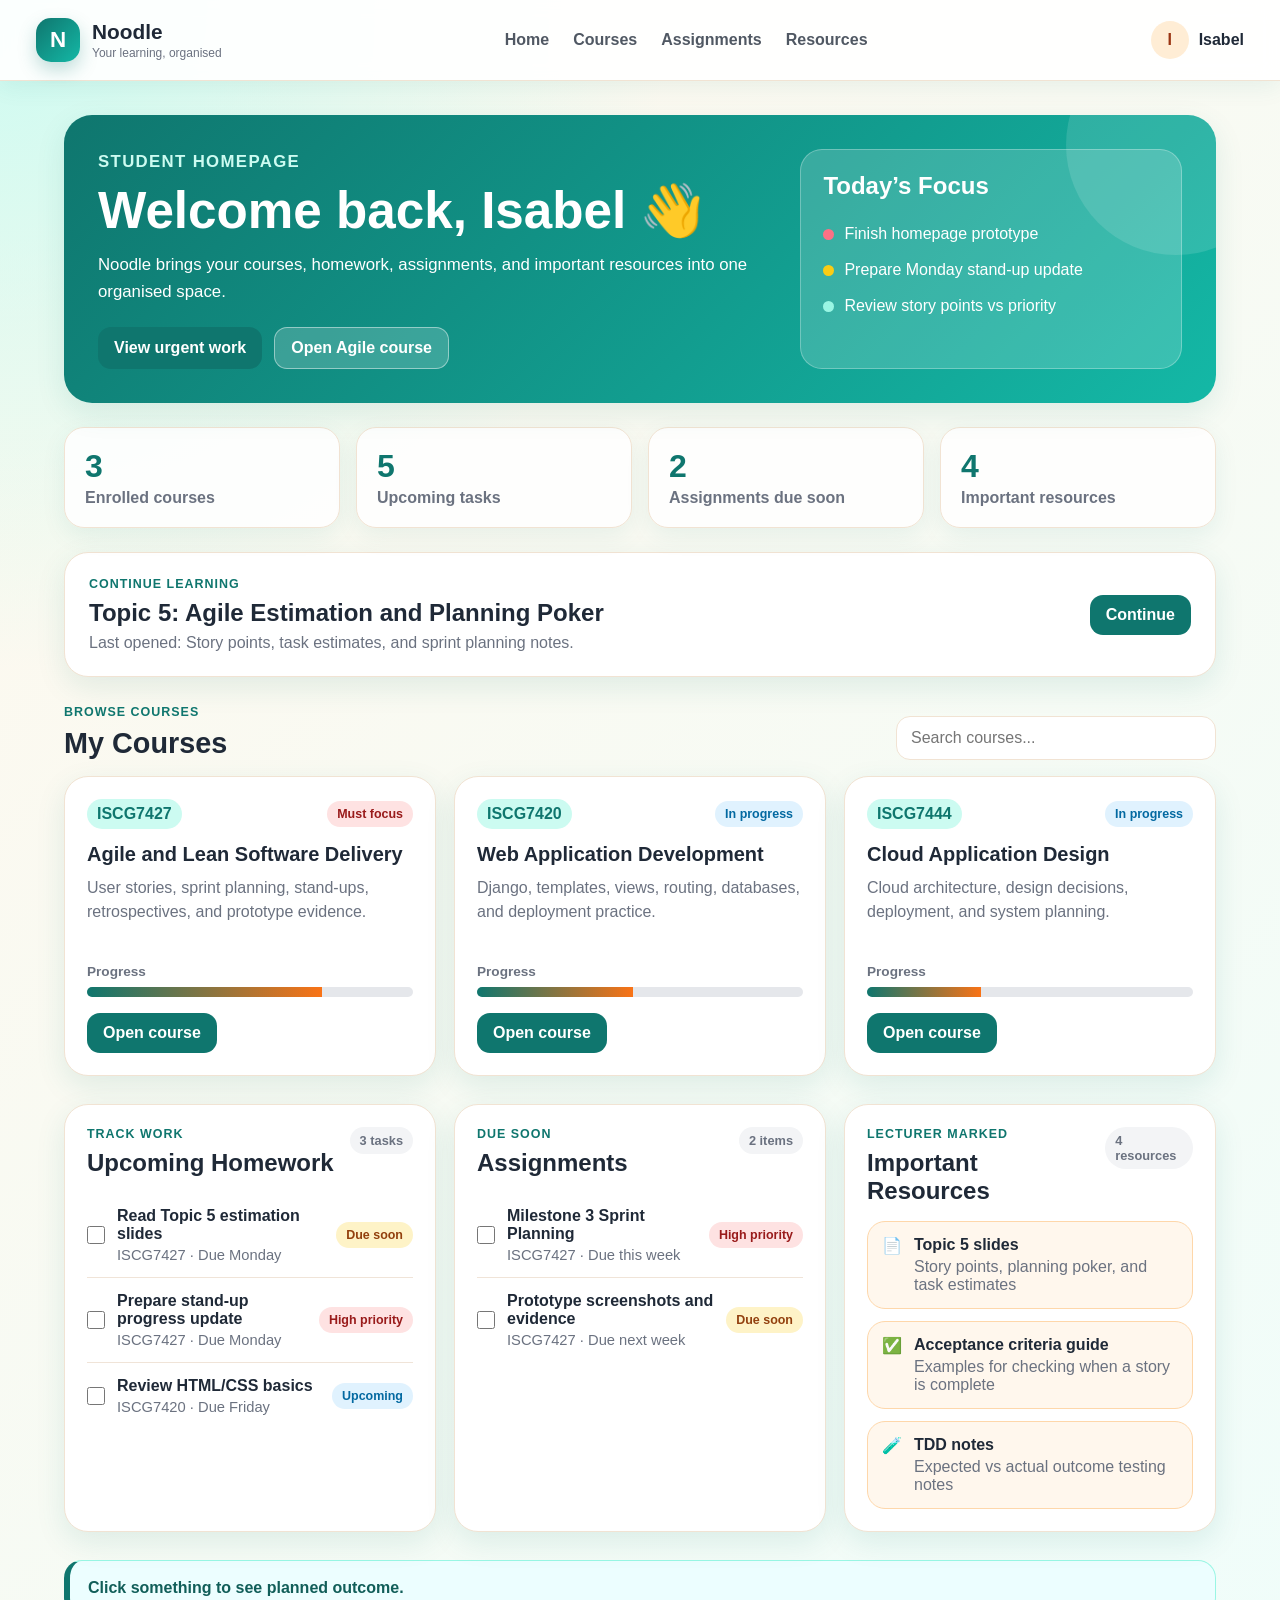
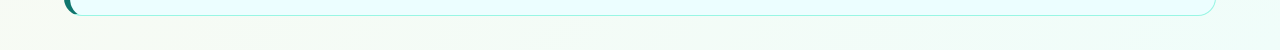
==== student_dashboard.html @ 294cd6ab "Rename index.html to better fitting student_dashboard.html" ====
<!DOCTYPE html>
<html lang="en">

<head>
    <meta charset="UTF-8">
    <meta name="viewport" content="width=device-width, initial-scale=1.0">

    <title>Noodle | Homepage</title>

    <!-- CSS file -->
    <link rel="stylesheet" href="./css/styles.css">
</head>

<body>

    <!--  -->
    <!-- Top navigation bar -->
    <header class="top-nav">
        <div class="logo">
            <span class="logo-mark">N</span>
            <div>
                <strong>Noodle</strong>
                <small>Your learning, organised</small>
            </div>
        </div>

        <nav class="nav-links">
            <a href="#">Home</a>
            <a href="#">Courses</a>
            <a href="#">Assignments</a>
            <a href="#">Resources</a>
        </nav>

        <div class="profile">
            <span class="profile-circle">I</span>
            <!-- Hardcoded user name for now, but can change later -->
            <span>Isabel</span>
        </div>
    </header>

    <!-- Main dashboard -->
    <main class="dashboard">

        <!-- Welcome section -->
        <section class="hero-card">
            <div class="hero-text">
                <p class="eyebrow">Student homepage</p>
                <h1>Welcome back, Isabel 👋</h1>
                <p>
                    Noodle brings your courses, homework, assignments, and important resources
                    into one organised space.
                </p>

                <div class="hero-actions">
                    <button id="focusButton">View urgent work</button>
                    <button class="secondary-button" id="courseButton">Open Agile course</button>
                </div>
            </div>

            <div class="today-focus">
                <h2>Today’s Focus</h2>
                <ul>
                    <li>
                        <span class="dot urgent-dot"></span>
                        Finish homepage prototype
                    </li>
                    <li>
                        <span class="dot warning-dot"></span>
                        Prepare Monday stand-up update
                    </li>
                    <li>
                        <span class="dot calm-dot"></span>
                        Review story points vs priority
                    </li>
                </ul>
            </div>
        </section>

        <!-- Summary cards -->
        <section class="summary-grid">
            <article class="summary-card">
                <span class="summary-number">3</span>
                <p>Enrolled courses</p>
            </article>

            <article class="summary-card">
                <span class="summary-number">5</span>
                <p>Upcoming tasks</p>
            </article>

            <article class="summary-card">
                <span class="summary-number">2</span>
                <p>Assignments due soon</p>
            </article>

            <article class="summary-card">
                <span class="summary-number">4</span>
                <p>Important resources</p>
            </article>
        </section>

        <!-- Continue learning -->
        <section class="continue-card">
            <div>
                <p class="eyebrow">Continue learning</p>
                <h2>Topic 5: Agile Estimation and Planning Poker</h2>
                <p>
                    Last opened: Story points, task estimates, and sprint planning notes.
                </p>
            </div>

            <button id="continueButton">Continue</button>
        </section>

        <!-- Courses -->
        <section class="section-block">
            <div class="section-heading">
                <div>
                    <p class="eyebrow">Browse courses</p>
                    <h2>My Courses</h2>
                </div>

                <input type="text" id="courseSearch" placeholder="Search courses..." aria-label="Search courses">
            </div>

            <div class="course-grid">

                <article class="course-card" data-course-card>
                    <div class="course-top">
                        <span class="course-code">ISCG7427</span>
                        <span class="badge must-have">Must focus</span>
                    </div>
                    <h3>Agile and Lean Software Delivery</h3>
                    <p>
                        User stories, sprint planning, stand-ups, retrospectives, and prototype evidence.
                    </p>
                    <div class="progress-area">
                        <span>Progress</span>
                        <div class="progress-bar">
                            <div class="progress-fill progress-7427"></div>
                        </div>
                    </div>
                    <button class="open-course-btn" data-course="ISCG7427">Open course</button>
                </article>

                <article class="course-card" data-course-card>
                    <div class="course-top">
                        <span class="course-code">ISCG7420</span>
                        <span class="badge normal">In progress</span>
                    </div>
                    <h3>Web Application Development</h3>
                    <p>
                        Django, templates, views, routing, databases, and deployment practice.
                    </p>
                    <div class="progress-area">
                        <span>Progress</span>
                        <div class="progress-bar">
                            <div class="progress-fill progress-7420"></div>
                        </div>
                    </div>
                    <button class="open-course-btn" data-course="ISCG7420">Open course</button>
                </article>

                <article class="course-card" data-course-card>
                    <div class="course-top">
                        <span class="course-code">ISCG7444</span>
                        <span class="badge normal">In progress</span>
                    </div>
                    <h3>Cloud Application Design</h3>
                    <p>
                        Cloud architecture, design decisions, deployment, and system planning.
                    </p>
                    <div class="progress-area">
                        <span>Progress</span>
                        <div class="progress-bar">
                            <div class="progress-fill progress-7444"></div>
                        </div>
                    </div>
                    <button class="open-course-btn" data-course="ISCG7444">Open course</button>
                </article>

            </div>
        </section>

        <!-- Tasks and resources -->
        <section class="lower-layout">

            <!-- Homework -->
            <article class="panel-card">
                <div class="panel-heading">
                    <div>
                        <p class="eyebrow">Track work</p>
                        <h2>Upcoming Homework</h2>
                    </div>
                    <span class="mini-label">3 tasks</span>
                </div>

                <ul class="task-list">
                    <li>
                        <input type="checkbox" class="task-checkbox">
                        <div>
                            <strong>Read Topic 5 estimation slides</strong>
                            <p>ISCG7427 · Due Monday</p>
                        </div>
                        <span class="badge due-soon">Due soon</span>
                    </li>

                    <li>
                        <input type="checkbox" class="task-checkbox">
                        <div>
                            <strong>Prepare stand-up progress update</strong>
                            <p>ISCG7427 · Due Monday</p>
                        </div>
                        <span class="badge urgent">High priority</span>
                    </li>

                    <li>
                        <input type="checkbox" class="task-checkbox">
                        <div>
                            <strong>Review HTML/CSS basics</strong>
                            <p>ISCG7420 · Due Friday</p>
                        </div>
                        <span class="badge normal">Upcoming</span>
                    </li>
                </ul>
            </article>

            <!-- Assignments -->
            <article class="panel-card" id="assignmentPanel">
                <div class="panel-heading">
                    <div>
                        <p class="eyebrow">Due soon</p>
                        <h2>Assignments</h2>
                    </div>
                    <span class="mini-label">2 items</span>
                </div>

                <ul class="task-list">
                    <li>
                        <input type="checkbox" class="task-checkbox">
                        <div>
                            <strong>Milestone 3 Sprint Planning</strong>
                            <p>ISCG7427 · Due this week</p>
                        </div>
                        <span class="badge urgent">High priority</span>
                    </li>

                    <li>
                        <input type="checkbox" class="task-checkbox">
                        <div>
                            <strong>Prototype screenshots and evidence</strong>
                            <p>ISCG7427 · Due next week</p>
                        </div>
                        <span class="badge due-soon">Due soon</span>
                    </li>
                </ul>
            </article>

            <!-- Important resources -->
            <article class="panel-card">
                <div class="panel-heading">
                    <div>
                        <p class="eyebrow">Lecturer marked</p>
                        <h2>Important Resources</h2>
                    </div>
                    <span class="mini-label">4 resources</span>
                </div>

                <div class="resource-list">
                    <button class="resource-item" data-resource="Topic 5 slides">
                        <span>📄</span>
                        <div>
                            <strong>Topic 5 slides</strong>
                            <p>Story points, planning poker, and task estimates</p>
                        </div>
                    </button>

                    <button class="resource-item" data-resource="Acceptance criteria guide">
                        <span>✅</span>
                        <div>
                            <strong>Acceptance criteria guide</strong>
                            <p>Examples for checking when a story is complete</p>
                        </div>
                    </button>

                    <button class="resource-item" data-resource="TDD notes">
                        <span>🧪</span>
                        <div>
                            <strong>TDD notes</strong>
                            <p>Expected vs actual outcome testing notes</p>
                        </div>
                    </button>
                </div>
            </article>

        </section>

        <!-- Message for planned (coming soon) outcome-->
        <section class="message-box" id="messageBox">
            Click something to see planned outcome.
        </section>

    </main>

    <!-- JavaScript file -->
    <script src="./js/script.js"></script>
</body>

</html>
---- css/styles.css ----
/* ------------------------------
   Global setup
-------------------------------- */

:root {
    --bg: #fff8ed;
    --bg-soft: #f0fdfa;
    --card: #ffffff;
    --primary: #0f766e;
    --primary-dark: #115e59;
    --accent: #f97316;
    --text: #1f2937;
    --muted: #6b7280;
    --border: #f1e3d3;
    --danger-bg: #fee2e2;
    --danger-text: #991b1b;
    --warning-bg: #fef3c7;
    --warning-text: #92400e;
    --info-bg: #e0f2fe;
    --info-text: #0369a1;
    --shadow: 0 10px 30px rgba(15, 118, 110, 0.11);
}

* {
    box-sizing: border-box;
    margin: 0;
    padding: 0;
}

body {
    font-family: Arial, Helvetica, sans-serif;
    background:
        radial-gradient(circle at top left, #ccfbf1 0, transparent 32%),
        linear-gradient(135deg, var(--bg) 0%, var(--bg-soft) 100%);
    color: var(--text);
    min-height: 100vh;
}

button,
input {
    font: inherit;
}

/* ------------------------------
   Top navigation
-------------------------------- */

.top-nav {
    min-height: 76px;
    background-color: rgba(255, 255, 255, 0.92);
    color: var(--text);
    display: flex;
    align-items: center;
    justify-content: space-between;
    padding: 18px 36px;
    border-bottom: 1px solid var(--border);
    box-shadow: 0 6px 22px rgba(15, 118, 110, 0.08);
    position: sticky;
    top: 0;
    z-index: 10;
    backdrop-filter: blur(10px);
}

.logo {
    display: flex;
    align-items: center;
    gap: 12px;
}

.logo-mark {
    width: 44px;
    height: 44px;
    border-radius: 15px;
    background: linear-gradient(135deg, var(--primary), #14b8a6);
    color: white;
    display: flex;
    align-items: center;
    justify-content: center;
    font-size: 1.4rem;
    font-weight: 800;
    box-shadow: 0 8px 18px rgba(15, 118, 110, 0.25);
}

.logo strong {
    font-size: 1.3rem;
}

.logo small {
    display: block;
    color: var(--muted);
    font-size: 0.75rem;
    margin-top: 2px;
}

.nav-links {
    display: flex;
    gap: 24px;
}

.nav-links a {
    color: var(--text);
    text-decoration: none;
    font-weight: 700;
    opacity: 0.78;
}

.nav-links a:hover {
    color: var(--primary);
    opacity: 1;
}

.profile {
    display: flex;
    align-items: center;
    gap: 10px;
    font-weight: 700;
}

.profile-circle {
    width: 38px;
    height: 38px;
    border-radius: 50%;
    background: #ffedd5;
    color: #9a3412;
    display: flex;
    align-items: center;
    justify-content: center;
    font-weight: 800;
}

/* ------------------------------
   Layout
-------------------------------- */

.dashboard {
    max-width: 1220px;
    margin: 0 auto;
    padding: 34px;
}

.eyebrow {
    color: var(--primary);
    font-weight: 800;
    text-transform: uppercase;
    letter-spacing: 0.08em;
    font-size: 0.78rem;
    margin-bottom: 8px;
}

/* ------------------------------
   Hero section
-------------------------------- */

.hero-card {
    display: grid;
    grid-template-columns: 1.6fr 0.9fr;
    gap: 24px;
    background: linear-gradient(135deg, #0f766e, #14b8a6);
    color: white;
    border-radius: 28px;
    padding: 34px;
    box-shadow: var(--shadow);
    margin-bottom: 24px;
    overflow: hidden;
    position: relative;
}

.hero-card::after {
    content: "";
    position: absolute;
    width: 220px;
    height: 220px;
    border-radius: 50%;
    background: rgba(255, 255, 255, 0.12);
    right: -70px;
    top: -80px;
}

.hero-text {
    position: relative;
    z-index: 1;
}

.hero-card .eyebrow {
    color: #ccfbf1;
}

.hero-card h1 {
    font-size: clamp(2rem, 4vw, 3.3rem);
    line-height: 1.05;
    margin-bottom: 14px;
}

.hero-card p {
    max-width: 720px;
    font-size: 1.05rem;
    line-height: 1.6;
}

.hero-actions {
    display: flex;
    gap: 12px;
    flex-wrap: wrap;
    margin-top: 22px;
}

button {
    border: none;
    border-radius: 13px;
    padding: 11px 16px;
    background-color: var(--primary);
    color: white;
    font-weight: 800;
    cursor: pointer;
    transition: 0.18s ease;
}

button:hover {
    transform: translateY(-1px);
    background-color: var(--primary-dark);
}

.secondary-button {
    background: rgba(255, 255, 255, 0.18);
    border: 1px solid rgba(255, 255, 255, 0.45);
}

.secondary-button:hover {
    background: rgba(255, 255, 255, 0.28);
}

.today-focus {
    background: rgba(255, 255, 255, 0.17);
    border: 1px solid rgba(255, 255, 255, 0.28);
    border-radius: 22px;
    padding: 22px;
    position: relative;
    z-index: 1;
}

.today-focus h2 {
    margin-bottom: 16px;
}

.today-focus ul {
    list-style: none;
}

.today-focus li {
    display: flex;
    align-items: center;
    gap: 10px;
    padding: 9px 0;
}

.dot {
    width: 11px;
    height: 11px;
    border-radius: 50%;
    display: inline-block;
}

.urgent-dot {
    background: #fb7185;
}

.warning-dot {
    background: #facc15;
}

.calm-dot {
    background: #99f6e4;
}

/* ------------------------------
   Summary cards
-------------------------------- */

.summary-grid {
    display: grid;
    grid-template-columns: repeat(4, 1fr);
    gap: 16px;
    margin-bottom: 24px;
}

.summary-card {
    background: rgba(255, 255, 255, 0.86);
    border: 1px solid var(--border);
    border-radius: 20px;
    padding: 20px;
    box-shadow: 0 8px 24px rgba(15, 118, 110, 0.08);
}

.summary-number {
    display: block;
    color: var(--primary);
    font-size: 2rem;
    font-weight: 900;
    margin-bottom: 4px;
}

.summary-card p {
    color: var(--muted);
    font-weight: 700;
}

/* ------------------------------
   Continue learning
-------------------------------- */

.continue-card {
    background: var(--card);
    border: 1px solid var(--border);
    border-radius: 24px;
    padding: 24px;
    box-shadow: var(--shadow);
    display: flex;
    justify-content: space-between;
    align-items: center;
    gap: 18px;
    margin-bottom: 28px;
}

.continue-card h2 {
    margin-bottom: 7px;
}

.continue-card p:not(.eyebrow) {
    color: var(--muted);
}

/* ------------------------------
   Courses
-------------------------------- */

.section-block {
    margin-bottom: 28px;
}

.section-heading {
    display: flex;
    justify-content: space-between;
    align-items: end;
    gap: 18px;
    margin-bottom: 16px;
}

.section-heading h2 {
    font-size: 1.8rem;
}

#courseSearch {
    width: min(320px, 100%);
    border: 1px solid var(--border);
    border-radius: 14px;
    padding: 12px 14px;
    outline: none;
    background: white;
}

#courseSearch:focus {
    border-color: var(--primary);
    box-shadow: 0 0 0 4px rgba(20, 184, 166, 0.15);
}

.course-grid {
    display: grid;
    grid-template-columns: repeat(3, 1fr);
    gap: 18px;
}

.course-card {
    background: var(--card);
    border: 1px solid var(--border);
    border-radius: 24px;
    padding: 22px;
    box-shadow: var(--shadow);
}

.course-top {
    display: flex;
    justify-content: space-between;
    gap: 12px;
    align-items: center;
    margin-bottom: 14px;
}

.course-code {
    font-weight: 900;
    color: var(--primary);
    background: #ccfbf1;
    padding: 6px 10px;
    border-radius: 999px;
}

.course-card h3 {
    font-size: 1.25rem;
    margin-bottom: 10px;
}

.course-card p {
    color: var(--muted);
    line-height: 1.5;
    min-height: 72px;
}

.progress-area {
    margin: 16px 0;
}

.progress-area span {
    display: block;
    color: var(--muted);
    font-size: 0.85rem;
    font-weight: 800;
    margin-bottom: 8px;
}

.progress-bar {
    width: 100%;
    height: 10px;
    background: #e5e7eb;
    border-radius: 999px;
    overflow: hidden;
}

.progress-fill {
    height: 100%;
    background: linear-gradient(90deg, var(--primary), var(--accent));
}

.progress-7427 {
    width: 72%;
}

.progress-7420 {
    width: 48%;
}

.progress-7444 {
    width: 35%;
}

/* ------------------------------
   Badges
-------------------------------- */

.badge {
    display: inline-block;
    border-radius: 999px;
    padding: 6px 10px;
    font-size: 0.78rem;
    font-weight: 900;
    white-space: nowrap;
}

.must-have {
    background-color: var(--danger-bg);
    color: var(--danger-text);
}

.normal {
    background-color: var(--info-bg);
    color: var(--info-text);
}

.due-soon {
    background-color: var(--warning-bg);
    color: var(--warning-text);
}

.urgent {
    background-color: var(--danger-bg);
    color: var(--danger-text);
}

.mini-label {
    background: #f3f4f6;
    color: var(--muted);
    font-size: 0.8rem;
    font-weight: 900;
    padding: 6px 10px;
    border-radius: 999px;
}

/* ------------------------------
   Lower panels
-------------------------------- */

.lower-layout {
    display: grid;
    grid-template-columns: 1fr 1fr 1fr;
    gap: 18px;
    margin-bottom: 28px;
}

.panel-card {
    background: var(--card);
    border: 1px solid var(--border);
    border-radius: 24px;
    padding: 22px;
    box-shadow: var(--shadow);
}

.panel-heading {
    display: flex;
    align-items: start;
    justify-content: space-between;
    gap: 12px;
    margin-bottom: 16px;
}

.task-list {
    list-style: none;
}

.task-list li {
    display: grid;
    grid-template-columns: auto 1fr auto;
    gap: 12px;
    align-items: center;
    padding: 14px 0;
    border-bottom: 1px solid #f0e4d8;
}

.task-list li:last-child {
    border-bottom: none;
}

.task-list p {
    color: var(--muted);
    margin-top: 4px;
    font-size: 0.92rem;
}

.task-checkbox {
    width: 18px;
    height: 18px;
    accent-color: var(--primary);
}

.completed-task {
    opacity: 0.55;
    text-decoration: line-through;
}

.resource-list {
    display: grid;
    gap: 12px;
}

.resource-item {
    width: 100%;
    text-align: left;
    display: grid;
    grid-template-columns: auto 1fr;
    gap: 12px;
    align-items: start;
    background: #fff7ed;
    color: var(--text);
    border: 1px solid #fed7aa;
    border-radius: 18px;
    padding: 14px;
}

.resource-item:hover {
    background: #ffedd5;
}

.resource-item p {
    color: var(--muted);
    margin-top: 4px;
    font-weight: 500;
}

/* ------------------------------
   Message box
-------------------------------- */

.message-box {
    background: #ecfeff;
    border: 1px solid #99f6e4;
    border-left: 6px solid var(--primary);
    border-radius: 18px;
    padding: 18px;
    font-weight: 800;
    color: var(--primary-dark);
}

.highlight {
    outline: 5px solid #fbbf24;
    outline-offset: 4px;
}

/* ------------------------------
   Responsive layout
-------------------------------- */

@media (max-width: 1050px) {

    .hero-card,
    .lower-layout {
        grid-template-columns: 1fr;
    }

    .summary-grid,
    .course-grid {
        grid-template-columns: repeat(2, 1fr);
    }

    .nav-links {
        display: none;
    }
}

@media (max-width: 700px) {
    .dashboard {
        padding: 20px;
    }

    .top-nav {
        padding: 16px 20px;
    }

    .summary-grid,
    .course-grid {
        grid-template-columns: 1fr;
    }

    .section-heading,
    .continue-card {
        flex-direction: column;
        align-items: stretch;
    }

    .hero-card {
        padding: 24px;
    }
}
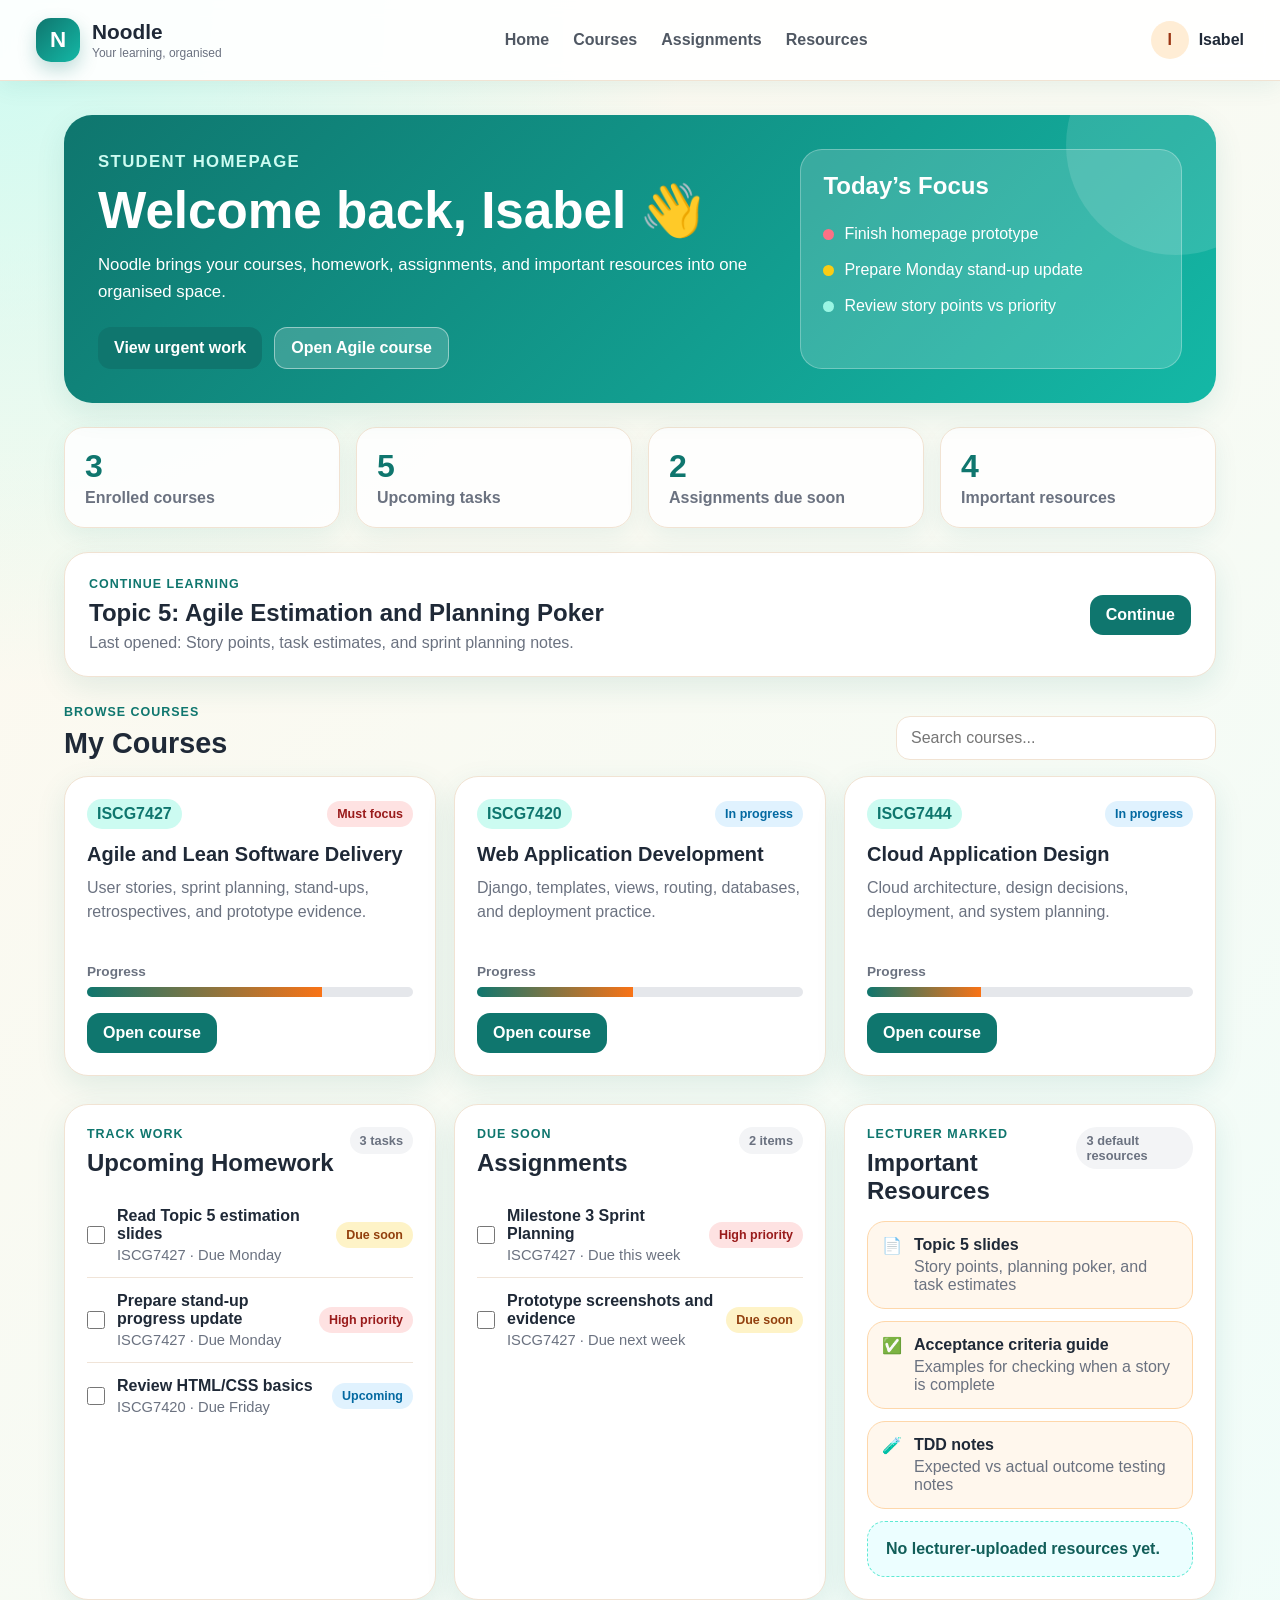
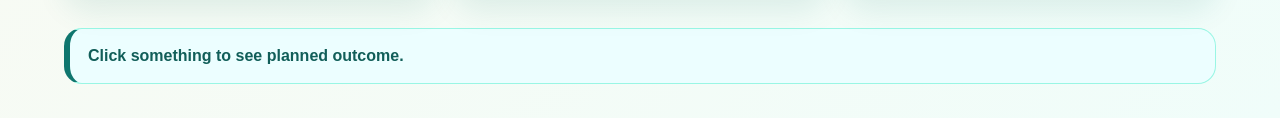
==== commit badb790a: "Add lecturer dashboard" ====
--- a/student_dashboard.html
+++ b/student_dashboard.html
@@ -263,7 +263,7 @@
                         <p class="eyebrow">Lecturer marked</p>
                         <h2>Important Resources</h2>
                     </div>
-                    <span class="mini-label">4 resources</span>
+                    <span class="mini-label" id="studentResourceCount">3 default resources</span>
                 </div>
 
                 <div class="resource-list">
@@ -290,6 +290,10 @@
                             <p>Expected vs actual outcome testing notes</p>
                         </div>
                     </button>
+
+                    <div id="studentUploadedResources" class="resource-list uploaded-resource-list">
+                        <!-- JavaScript adds lecturer-uploaded resources here -->
+                    </div>
                 </div>
             </article>
 
--- a/css/styles.css
+++ b/css/styles.css
@@ -636,4 +636,181 @@
     .hero-card {
         padding: 24px;
     }
+}
+
+/* ------------------------------
+   Lecturer dashboard additions
+-------------------------------- */
+
+.lecturer-hero {
+    background: linear-gradient(135deg, #0f766e, #0ea5a2);
+}
+
+.lecturer-summary-grid {
+    margin-bottom: 28px;
+}
+
+.lecturer-layout {
+    display: grid;
+    grid-template-columns: 0.9fr 1.1fr;
+    gap: 18px;
+    margin-bottom: 28px;
+}
+
+.resource-form {
+    display: grid;
+    gap: 12px;
+}
+
+.resource-form label {
+    font-weight: 900;
+    color: var(--text);
+    margin-top: 4px;
+}
+
+.resource-form input,
+.resource-form select,
+.resource-form textarea {
+    width: 100%;
+    border: 1px solid var(--border);
+    border-radius: 14px;
+    padding: 12px 14px;
+    background: #fff;
+    color: var(--text);
+    outline: none;
+    resize: vertical;
+    font: inherit;
+}
+
+.resource-form input:focus,
+.resource-form select:focus,
+.resource-form textarea:focus {
+    border-color: var(--primary);
+    box-shadow: 0 0 0 4px rgba(20, 184, 166, 0.15);
+}
+
+.secondary-form-button {
+    background: #fff7ed;
+    color: #9a3412;
+    border: 1px solid #fed7aa;
+}
+
+.secondary-form-button:hover {
+    background: #ffedd5;
+}
+
+.managed-resource-list {
+    max-height: 540px;
+    overflow: auto;
+    padding-right: 4px;
+}
+
+.managed-resource-card,
+.student-preview-card {
+    background: #fff7ed;
+    border: 1px solid #fed7aa;
+    border-radius: 20px;
+    padding: 16px;
+    display: grid;
+    gap: 10px;
+}
+
+.managed-resource-card h3,
+.student-preview-card h3 {
+    font-size: 1.1rem;
+}
+
+.managed-resource-card p,
+.student-preview-card p {
+    color: var(--muted);
+    line-height: 1.5;
+}
+
+.resource-meta {
+    display: flex;
+    gap: 8px;
+    flex-wrap: wrap;
+    align-items: center;
+}
+
+.resource-topic-tag,
+.resource-file-tag {
+    display: inline-block;
+    border-radius: 999px;
+    padding: 6px 10px;
+    font-size: 0.76rem;
+    font-weight: 900;
+}
+
+.resource-topic-tag {
+    background: #ccfbf1;
+    color: var(--primary-dark);
+}
+
+.resource-file-tag {
+    background: #e0f2fe;
+    color: #0369a1;
+}
+
+.resource-actions {
+    display: flex;
+    flex-wrap: wrap;
+    gap: 8px;
+    margin-top: 4px;
+}
+
+.small-action-button {
+    padding: 8px 11px;
+    font-size: 0.85rem;
+}
+
+.edit-resource-button {
+    background: #f97316;
+}
+
+.edit-resource-button:hover {
+    background: #ea580c;
+}
+
+.delete-resource-button {
+    background: #fee2e2;
+    color: #991b1b;
+}
+
+.delete-resource-button:hover {
+    background: #fecaca;
+}
+
+.student-preview-grid {
+    display: grid;
+    grid-template-columns: repeat(3, 1fr);
+    gap: 18px;
+}
+
+.empty-state {
+    background: #ecfeff;
+    border: 1px dashed #5eead4;
+    border-radius: 18px;
+    padding: 18px;
+    color: var(--primary-dark);
+    font-weight: 800;
+}
+
+.story-evidence-card {
+    align-items: start;
+}
+
+.resource-item small {
+    display: block;
+    color: var(--primary-dark);
+    margin-top: 6px;
+    font-weight: 800;
+}
+
+@media (max-width: 1050px) {
+
+    .lecturer-layout,
+    .student-preview-grid {
+        grid-template-columns: 1fr;
+    }
 }
